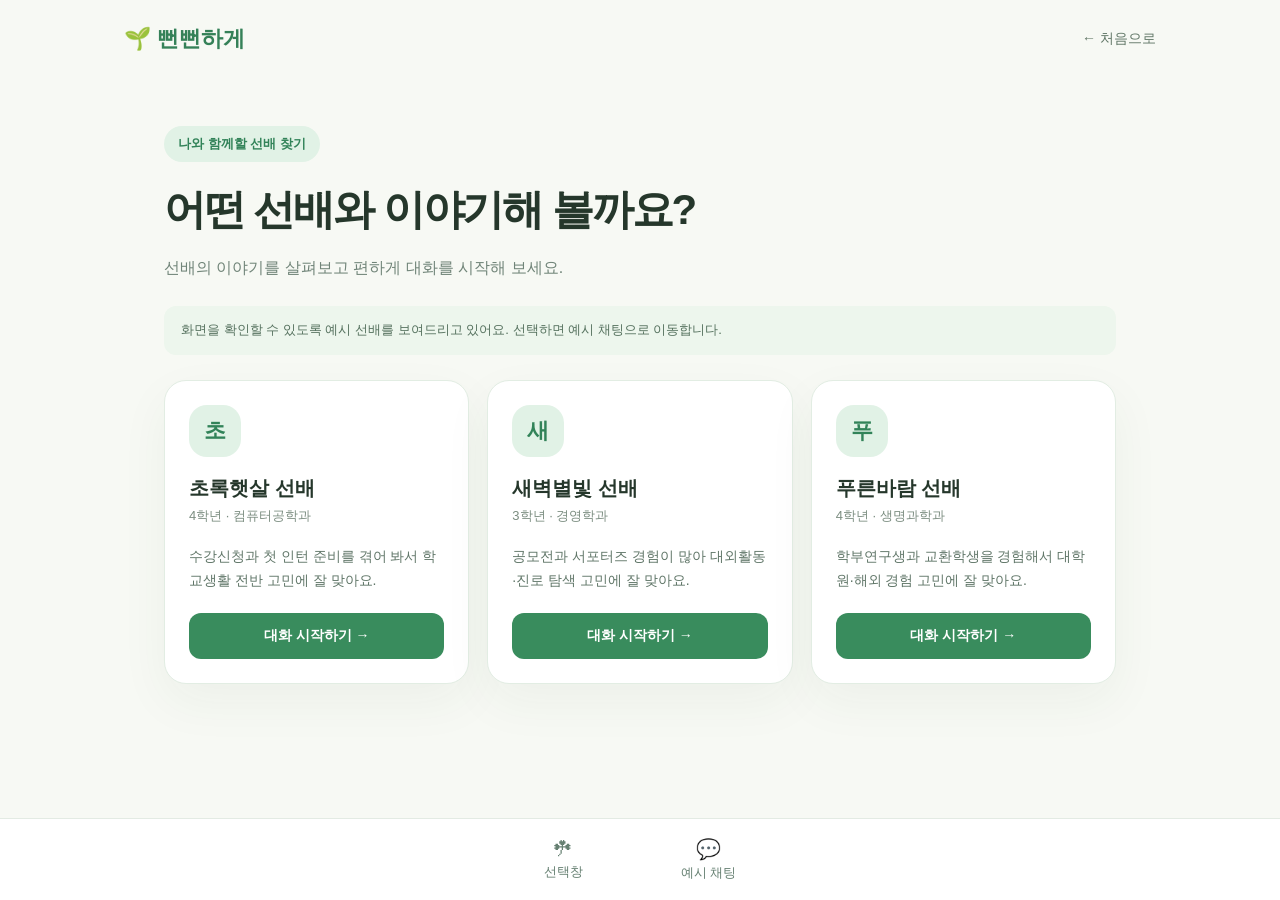
==== campus-mentor-project/frontend/choice/index.html @ 060fe9bb "선배선택업데이트" ====
<!doctype html>
<html lang="ko">
<head>
<meta charset="utf-8"><meta name="viewport" content="width=device-width,initial-scale=1"><title>선배 선택 | 뻔뻔하게</title>
<style>
*{box-sizing:border-box}body{margin:0;background:#f7f9f4;color:#25372b;font-family:Pretendard,'Malgun Gothic',sans-serif}header{max-width:1080px;margin:auto;padding:24px;display:flex;justify-content:space-between;align-items:center}.logo{font-size:22px;font-weight:900;color:#358158;text-decoration:none}.home{color:#617767;text-decoration:none;font-size:14px}main{max-width:1000px;margin:48px auto 120px;padding:0 24px}.badge{display:inline-block;background:#e1f2e6;color:#328359;padding:9px 14px;border-radius:30px;font-weight:700;font-size:13px}h1{font-size:clamp(30px,4vw,42px);letter-spacing:-.05em;margin:20px 0 10px}.intro{line-height:1.7;color:#718579}.notice{background:#edf6ed;color:#55715e;padding:14px 17px;border-radius:12px;font-size:13px;line-height:1.6;margin:25px 0}.grid{display:grid;grid-template-columns:repeat(3,1fr);gap:18px}.card{background:#fff;border:1px solid #e2ede3;border-radius:22px;padding:24px;box-shadow:0 18px 50px #274e300d;display:flex;flex-direction:column}.avatar{width:52px;height:52px;border-radius:18px;background:#e1f2e6;color:#328359;display:grid;place-items:center;font-size:22px;font-weight:700}.card h2{font-size:20px;margin:18px 0 5px}.meta{color:#7b8d80;font-size:13px;margin:0}.reason{line-height:1.7;color:#607668;font-size:14px;flex:1;margin:20px 0}.button{display:block;text-align:center;text-decoration:none;background:#398c5d;color:white;padding:14px;border-radius:12px;font-size:14px;font-weight:700}.button:hover{background:#2d754d}.nav{position:fixed;bottom:0;left:0;right:0;background:#fff;border-top:1px solid #e3ebe3;display:flex;justify-content:center;gap:8px;padding:10px 20px calc(10px + env(safe-area-inset-bottom))}.nav a{color:#668072;text-decoration:none;text-align:center;padding:8px 45px;border-radius:12px;font-size:13px}.nav span{display:block;font-size:20px;margin-bottom:3px}@media(max-width:760px){main{margin:25px auto 110px}.grid{grid-template-columns:1fr}.nav a{padding:8px 35px}}
</style></head><body>
<header><a class="logo" href="../main.html">🌱 뻔뻔하게</a><a class="home" href="../main.html">← 처음으로</a></header>
<main><span class="badge">나와 함께할 선배 찾기</span><h1>어떤 선배와 이야기해 볼까요?</h1><p class="intro">선배의 이야기를 살펴보고 편하게 대화를 시작해 보세요.</p><p class="notice">화면을 확인할 수 있도록 예시 선배를 보여드리고 있어요. 선택하면 예시 채팅으로 이동합니다.</p><div class="grid" id="mentors"></div></main>
<nav class="nav" aria-label="하단 메뉴"><a href="./index.html"><span>☘</span>선택창</a><a href="../chat/index.html?role=junior&amp;mentor=1"><span>💬</span>예시 채팅</a></nav>
<script src="../chat/mock-data.js"></script>
<script>
const list=document.querySelector('#mentors');
MOCK_MENTORS.forEach((mentor,index)=>{const card=document.createElement('article');card.className='card';const avatar=document.createElement('div');avatar.className='avatar';avatar.setAttribute('aria-hidden','true');avatar.textContent=mentor.name.charAt(0);const name=document.createElement('h2');name.textContent=mentor.name+' 선배';const meta=document.createElement('p');meta.className='meta';meta.textContent=mentor.grade+' · '+mentor.major;const reason=document.createElement('p');reason.className='reason';reason.textContent=mentor.reason;const link=document.createElement('a');link.className='button';link.href='../chat/index.html?role=junior&mentor='+(index+1);link.textContent='대화 시작하기 →';card.append(avatar,name,meta,reason,link);list.appendChild(card)});
</script></body></html>
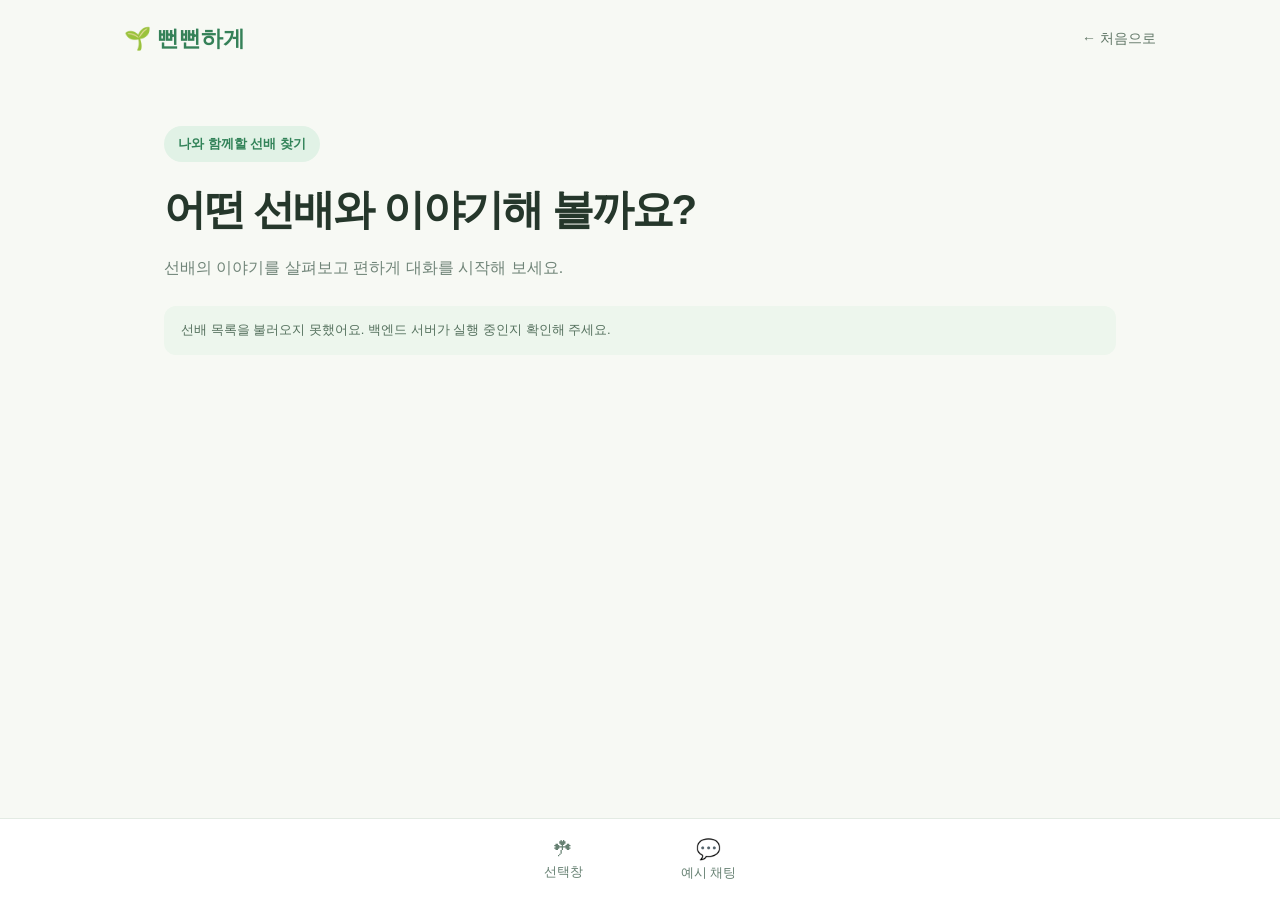
==== commit dbe78053: "수정" ====
--- a/campus-mentor-project/frontend/choice/index.html
+++ b/campus-mentor-project/frontend/choice/index.html
@@ -1,4 +1,4 @@
-<!doctype html>
+﻿<!doctype html>
 <html lang="ko">
 <head>
 <meta charset="utf-8"><meta name="viewport" content="width=device-width,initial-scale=1"><title>선배 선택 | 뻔뻔하게</title>
@@ -6,10 +6,13 @@
 *{box-sizing:border-box}body{margin:0;background:#f7f9f4;color:#25372b;font-family:Pretendard,'Malgun Gothic',sans-serif}header{max-width:1080px;margin:auto;padding:24px;display:flex;justify-content:space-between;align-items:center}.logo{font-size:22px;font-weight:900;color:#358158;text-decoration:none}.home{color:#617767;text-decoration:none;font-size:14px}main{max-width:1000px;margin:48px auto 120px;padding:0 24px}.badge{display:inline-block;background:#e1f2e6;color:#328359;padding:9px 14px;border-radius:30px;font-weight:700;font-size:13px}h1{font-size:clamp(30px,4vw,42px);letter-spacing:-.05em;margin:20px 0 10px}.intro{line-height:1.7;color:#718579}.notice{background:#edf6ed;color:#55715e;padding:14px 17px;border-radius:12px;font-size:13px;line-height:1.6;margin:25px 0}.grid{display:grid;grid-template-columns:repeat(3,1fr);gap:18px}.card{background:#fff;border:1px solid #e2ede3;border-radius:22px;padding:24px;box-shadow:0 18px 50px #274e300d;display:flex;flex-direction:column}.avatar{width:52px;height:52px;border-radius:18px;background:#e1f2e6;color:#328359;display:grid;place-items:center;font-size:22px;font-weight:700}.card h2{font-size:20px;margin:18px 0 5px}.meta{color:#7b8d80;font-size:13px;margin:0}.reason{line-height:1.7;color:#607668;font-size:14px;flex:1;margin:20px 0}.button{display:block;text-align:center;text-decoration:none;background:#398c5d;color:white;padding:14px;border-radius:12px;font-size:14px;font-weight:700}.button:hover{background:#2d754d}.nav{position:fixed;bottom:0;left:0;right:0;background:#fff;border-top:1px solid #e3ebe3;display:flex;justify-content:center;gap:8px;padding:10px 20px calc(10px + env(safe-area-inset-bottom))}.nav a{color:#668072;text-decoration:none;text-align:center;padding:8px 45px;border-radius:12px;font-size:13px}.nav span{display:block;font-size:20px;margin-bottom:3px}@media(max-width:760px){main{margin:25px auto 110px}.grid{grid-template-columns:1fr}.nav a{padding:8px 35px}}
 </style></head><body>
 <header><a class="logo" href="../main.html">🌱 뻔뻔하게</a><a class="home" href="../main.html">← 처음으로</a></header>
-<main><span class="badge">나와 함께할 선배 찾기</span><h1>어떤 선배와 이야기해 볼까요?</h1><p class="intro">선배의 이야기를 살펴보고 편하게 대화를 시작해 보세요.</p><p class="notice">화면을 확인할 수 있도록 예시 선배를 보여드리고 있어요. 선택하면 예시 채팅으로 이동합니다.</p><div class="grid" id="mentors"></div></main>
+<main><span class="badge">나와 함께할 선배 찾기</span><h1>어떤 선배와 이야기해 볼까요?</h1><p class="intro">선배의 이야기를 살펴보고 편하게 대화를 시작해 보세요.</p><p class="notice" id="notice">백엔드에서 선배 목록을 불러오는 중입니다.</p><div class="grid" id="mentors"></div></main>
 <nav class="nav" aria-label="하단 메뉴"><a href="./index.html"><span>☘</span>선택창</a><a href="../chat/index.html?role=junior&amp;mentor=1"><span>💬</span>예시 채팅</a></nav>
-<script src="../chat/mock-data.js"></script>
 <script>
 const list=document.querySelector('#mentors');
-MOCK_MENTORS.forEach((mentor,index)=>{const card=document.createElement('article');card.className='card';const avatar=document.createElement('div');avatar.className='avatar';avatar.setAttribute('aria-hidden','true');avatar.textContent=mentor.name.charAt(0);const name=document.createElement('h2');name.textContent=mentor.name+' 선배';const meta=document.createElement('p');meta.className='meta';meta.textContent=mentor.grade+' · '+mentor.major;const reason=document.createElement('p');reason.className='reason';reason.textContent=mentor.reason;const link=document.createElement('a');link.className='button';link.href='../chat/index.html?role=junior&mentor='+(index+1);link.textContent='대화 시작하기 →';card.append(avatar,name,meta,reason,link);list.appendChild(card)});
+const notice=document.querySelector('#notice');
+fetch('/api/mentors').then(response=>{if(!response.ok) throw new Error();return response.json()}).then(mentors=>{
+  notice.textContent='선배의 이야기를 살펴보고 편하게 대화를 시작해 보세요.';
+  mentors.forEach(mentor=>{const card=document.createElement('article');card.className='card';const avatar=document.createElement('div');avatar.className='avatar';avatar.setAttribute('aria-hidden','true');avatar.textContent=(mentor.display_name||'?').charAt(0);const name=document.createElement('h2');name.textContent=(mentor.display_name||mentor.mentor_id)+' 선배';const meta=document.createElement('p');meta.className='meta';meta.textContent=mentor.major;const reason=document.createElement('p');reason.className='reason';reason.textContent=mentor.bio||mentor.help_topics.join(' · ');const link=document.createElement('a');link.className='button';link.href='../chat/index.html?role=junior&mentor='+encodeURIComponent(mentor.mentor_id);link.textContent='대화 시작하기 →';card.append(avatar,name,meta,reason,link);list.appendChild(card)});
+}).catch(()=>{notice.textContent='선배 목록을 불러오지 못했어요. 백엔드 서버가 실행 중인지 확인해 주세요.'});
 </script></body></html>
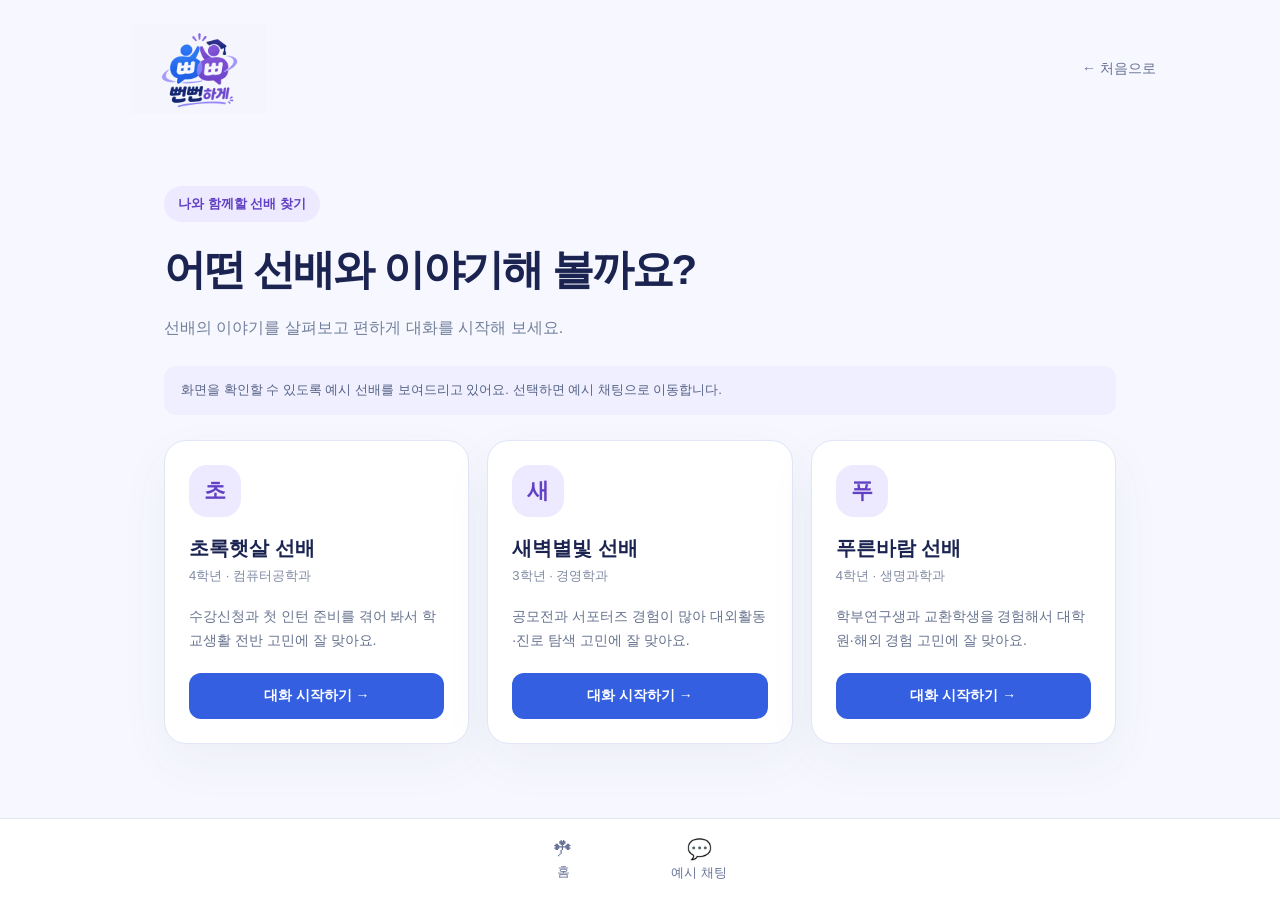
==== commit ff3078b3: "front/design, univ name search" ====
--- a/campus-mentor-project/frontend/choice/index.html
+++ b/campus-mentor-project/frontend/choice/index.html
@@ -1,18 +1,17 @@
-﻿<!doctype html>
+<!doctype html>
 <html lang="ko">
 <head>
 <meta charset="utf-8"><meta name="viewport" content="width=device-width,initial-scale=1"><title>선배 선택 | 뻔뻔하게</title>
 <style>
-*{box-sizing:border-box}body{margin:0;background:#f7f9f4;color:#25372b;font-family:Pretendard,'Malgun Gothic',sans-serif}header{max-width:1080px;margin:auto;padding:24px;display:flex;justify-content:space-between;align-items:center}.logo{font-size:22px;font-weight:900;color:#358158;text-decoration:none}.home{color:#617767;text-decoration:none;font-size:14px}main{max-width:1000px;margin:48px auto 120px;padding:0 24px}.badge{display:inline-block;background:#e1f2e6;color:#328359;padding:9px 14px;border-radius:30px;font-weight:700;font-size:13px}h1{font-size:clamp(30px,4vw,42px);letter-spacing:-.05em;margin:20px 0 10px}.intro{line-height:1.7;color:#718579}.notice{background:#edf6ed;color:#55715e;padding:14px 17px;border-radius:12px;font-size:13px;line-height:1.6;margin:25px 0}.grid{display:grid;grid-template-columns:repeat(3,1fr);gap:18px}.card{background:#fff;border:1px solid #e2ede3;border-radius:22px;padding:24px;box-shadow:0 18px 50px #274e300d;display:flex;flex-direction:column}.avatar{width:52px;height:52px;border-radius:18px;background:#e1f2e6;color:#328359;display:grid;place-items:center;font-size:22px;font-weight:700}.card h2{font-size:20px;margin:18px 0 5px}.meta{color:#7b8d80;font-size:13px;margin:0}.reason{line-height:1.7;color:#607668;font-size:14px;flex:1;margin:20px 0}.button{display:block;text-align:center;text-decoration:none;background:#398c5d;color:white;padding:14px;border-radius:12px;font-size:14px;font-weight:700}.button:hover{background:#2d754d}.nav{position:fixed;bottom:0;left:0;right:0;background:#fff;border-top:1px solid #e3ebe3;display:flex;justify-content:center;gap:8px;padding:10px 20px calc(10px + env(safe-area-inset-bottom))}.nav a{color:#668072;text-decoration:none;text-align:center;padding:8px 45px;border-radius:12px;font-size:13px}.nav span{display:block;font-size:20px;margin-bottom:3px}@media(max-width:760px){main{margin:25px auto 110px}.grid{grid-template-columns:1fr}.nav a{padding:8px 35px}}
+*{box-sizing:border-box}body{margin:0;background:#f7f8ff;color:#1b2451;font-family:Pretendard,'Malgun Gothic',sans-serif}header{max-width:1080px;margin:auto;padding:24px;display:flex;justify-content:space-between;align-items:center}.logo{font-size:22px;font-weight:900;color:#283c91;text-decoration:none}.home{color:#647092;text-decoration:none;font-size:14px}main{max-width:1000px;margin:48px auto 120px;padding:0 24px}.badge{display:inline-block;background:#edeaff;color:#6140c4;padding:9px 14px;border-radius:30px;font-weight:700;font-size:13px}h1{font-size:clamp(30px,4vw,42px);letter-spacing:-.05em;margin:20px 0 10px}.intro{line-height:1.7;color:#72809b}.notice{background:#f0efff;color:#546286;padding:14px 17px;border-radius:12px;font-size:13px;line-height:1.6;margin:25px 0}.grid{display:grid;grid-template-columns:repeat(3,1fr);gap:18px}.card{background:#fff;border:1px solid #e1e5f5;border-radius:22px;padding:24px;box-shadow:0 18px 50px #30346b0d;display:flex;flex-direction:column}.avatar{width:52px;height:52px;border-radius:18px;background:#edeaff;color:#6140c4;display:grid;place-items:center;font-size:22px;font-weight:700}.card h2{font-size:20px;margin:18px 0 5px}.meta{color:#7f8aa3;font-size:13px;margin:0}.reason{line-height:1.7;color:#66728f;font-size:14px;flex:1;margin:20px 0}.button{display:block;text-align:center;text-decoration:none;background:#345fe0;color:white;padding:14px;border-radius:12px;font-size:14px;font-weight:700}.button:hover{background:#254bc1}.nav{position:fixed;bottom:0;left:0;right:0;background:#fff;border-top:1px solid #e2e5f3;display:flex;justify-content:center;gap:8px;padding:10px 20px calc(10px + env(safe-area-inset-bottom))}.nav a{color:#687398;text-decoration:none;text-align:center;padding:8px 45px;border-radius:12px;font-size:13px}.nav span{display:block;font-size:20px;margin-bottom:3px}@media(max-width:760px){main{margin:25px auto 110px}.grid{grid-template-columns:1fr}.nav a{padding:8px 35px}}
+
+.logo{display:inline-flex;align-items:center;line-height:0}.logo img{display:block;width:150px;height:90px;object-fit:contain;mix-blend-mode:multiply}@media(max-width:760px){.logo img{width:120px;height:72px}}
 </style></head><body>
-<header><a class="logo" href="../main.html">🌱 뻔뻔하게</a><a class="home" href="../main.html">← 처음으로</a></header>
-<main><span class="badge">나와 함께할 선배 찾기</span><h1>어떤 선배와 이야기해 볼까요?</h1><p class="intro">선배의 이야기를 살펴보고 편하게 대화를 시작해 보세요.</p><p class="notice" id="notice">백엔드에서 선배 목록을 불러오는 중입니다.</p><div class="grid" id="mentors"></div></main>
-<nav class="nav" aria-label="하단 메뉴"><a href="./index.html"><span>☘</span>선택창</a><a href="../chat/index.html?role=junior&amp;mentor=1"><span>💬</span>예시 채팅</a></nav>
+<header><a class="logo" href="../main.html"><img src="../assets/brand-logo.png" alt="뻔뻔하게 홈"></a><a class="home" href="../main.html">← 처음으로</a></header>
+<main><span class="badge">나와 함께할 선배 찾기</span><h1>어떤 선배와 이야기해 볼까요?</h1><p class="intro">선배의 이야기를 살펴보고 편하게 대화를 시작해 보세요.</p><p class="notice">화면을 확인할 수 있도록 예시 선배를 보여드리고 있어요. 선택하면 예시 채팅으로 이동합니다.</p><div class="grid" id="mentors"></div></main>
+<nav class="nav" aria-label="하단 메뉴"><a href="../main.html"><span>☘</span>홈</a><a href="../chat/index.html?role=junior&amp;mentor=1"><span>💬</span>예시 채팅</a></nav>
+<script src="../chat/mock-data.js"></script>
 <script>
 const list=document.querySelector('#mentors');
-const notice=document.querySelector('#notice');
-fetch('/api/mentors').then(response=>{if(!response.ok) throw new Error();return response.json()}).then(mentors=>{
-  notice.textContent='선배의 이야기를 살펴보고 편하게 대화를 시작해 보세요.';
-  mentors.forEach(mentor=>{const card=document.createElement('article');card.className='card';const avatar=document.createElement('div');avatar.className='avatar';avatar.setAttribute('aria-hidden','true');avatar.textContent=(mentor.display_name||'?').charAt(0);const name=document.createElement('h2');name.textContent=(mentor.display_name||mentor.mentor_id)+' 선배';const meta=document.createElement('p');meta.className='meta';meta.textContent=mentor.major;const reason=document.createElement('p');reason.className='reason';reason.textContent=mentor.bio||mentor.help_topics.join(' · ');const link=document.createElement('a');link.className='button';link.href='../chat/index.html?role=junior&mentor='+encodeURIComponent(mentor.mentor_id);link.textContent='대화 시작하기 →';card.append(avatar,name,meta,reason,link);list.appendChild(card)});
-}).catch(()=>{notice.textContent='선배 목록을 불러오지 못했어요. 백엔드 서버가 실행 중인지 확인해 주세요.'});
+MOCK_MENTORS.forEach((mentor,index)=>{const card=document.createElement('article');card.className='card';const avatar=document.createElement('div');avatar.className='avatar';avatar.setAttribute('aria-hidden','true');avatar.textContent=mentor.name.charAt(0);const name=document.createElement('h2');name.textContent=mentor.name+' 선배';const meta=document.createElement('p');meta.className='meta';meta.textContent=mentor.grade+' · '+mentor.major;const reason=document.createElement('p');reason.className='reason';reason.textContent=mentor.reason;const link=document.createElement('a');link.className='button';link.href='../chat/index.html?role=junior&mentor='+(index+1);link.textContent='대화 시작하기 →';card.append(avatar,name,meta,reason,link);list.appendChild(card)});
 </script></body></html>
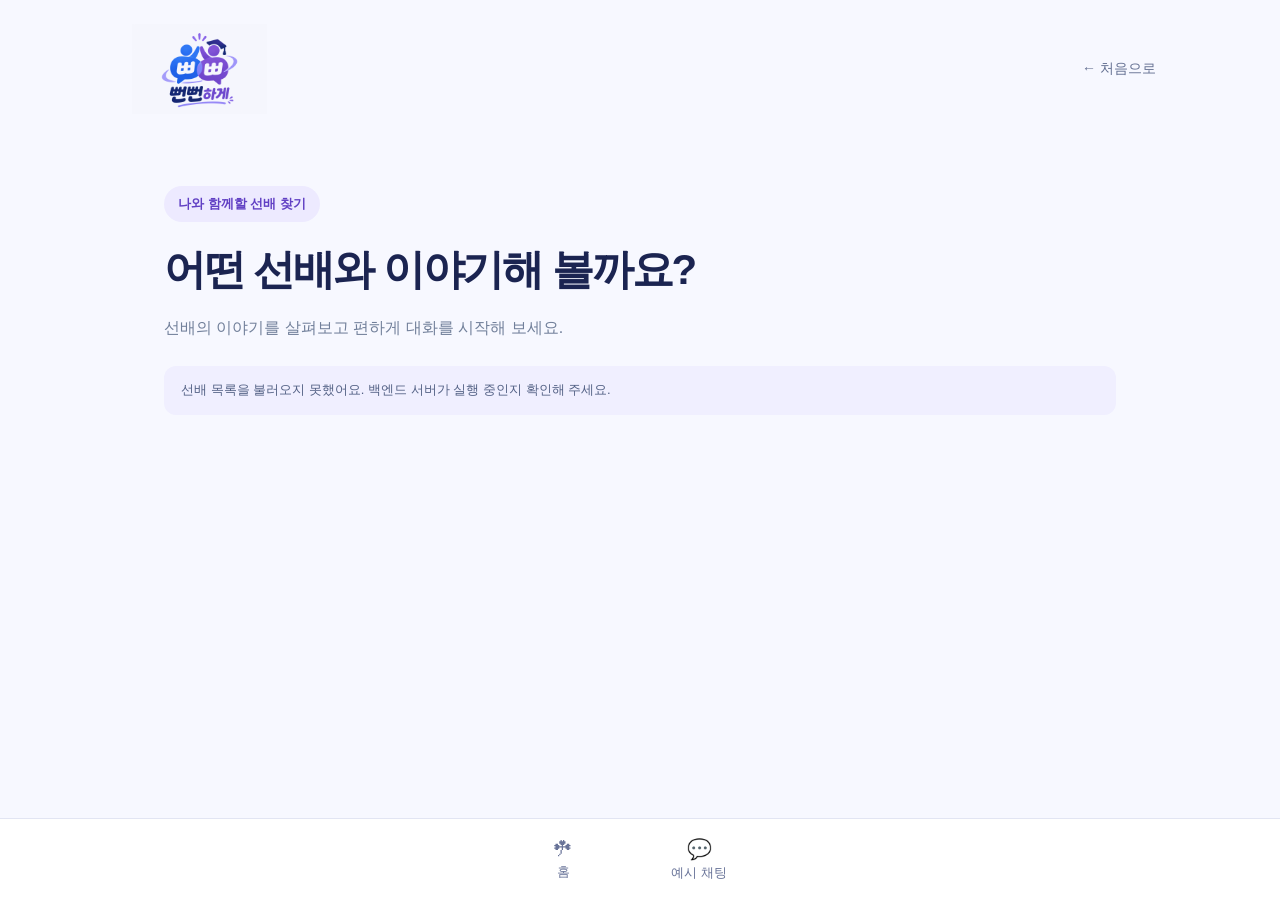
==== commit e7669ed5: "Merge branch 'main' into AI/extraction" ====
--- a/campus-mentor-project/frontend/choice/index.html
+++ b/campus-mentor-project/frontend/choice/index.html
@@ -1,4 +1,4 @@
-<!doctype html>
+﻿<!doctype html>
 <html lang="ko">
 <head>
 <meta charset="utf-8"><meta name="viewport" content="width=device-width,initial-scale=1"><title>선배 선택 | 뻔뻔하게</title>
@@ -7,11 +7,30 @@
 
 .logo{display:inline-flex;align-items:center;line-height:0}.logo img{display:block;width:150px;height:90px;object-fit:contain;mix-blend-mode:multiply}@media(max-width:760px){.logo img{width:120px;height:72px}}
 </style></head><body>
-<header><a class="logo" href="../main.html"><img src="../assets/brand-logo.png" alt="뻔뻔하게 홈"></a><a class="home" href="../main.html">← 처음으로</a></header>
-<main><span class="badge">나와 함께할 선배 찾기</span><h1>어떤 선배와 이야기해 볼까요?</h1><p class="intro">선배의 이야기를 살펴보고 편하게 대화를 시작해 보세요.</p><p class="notice">화면을 확인할 수 있도록 예시 선배를 보여드리고 있어요. 선택하면 예시 채팅으로 이동합니다.</p><div class="grid" id="mentors"></div></main>
-<nav class="nav" aria-label="하단 메뉴"><a href="../main.html"><span>☘</span>홈</a><a href="../chat/index.html?role=junior&amp;mentor=1"><span>💬</span>예시 채팅</a></nav>
-<script src="../chat/mock-data.js"></script>
+<header>
+  <a class="logo" href="../main.html">
+    <img src="../assets/brand-logo.png" alt="뻔뻔하게 홈">
+  </a>
+  <a class="home" href="../main.html">← 처음으로</a>
+</header>
+
+<main>
+  <span class="badge">나와 함께할 선배 찾기</span>
+  <h1>어떤 선배와 이야기해 볼까요?</h1>
+  <p class="intro">선배의 이야기를 살펴보고 편하게 대화를 시작해 보세요.</p>
+  <p class="notice" id="notice">백엔드에서 선배 목록을 불러오는 중입니다.</p>
+  <div class="grid" id="mentors"></div>
+</main>
+
+<nav class="nav" aria-label="하단 메뉴">
+  <a href="../main.html"><span>☘</span>홈</a>
+  <a href="../chat/index.html?role=junior&amp;mentor=1"><span>💬</span>예시 채팅</a>
+</nav>
 <script>
 const list=document.querySelector('#mentors');
-MOCK_MENTORS.forEach((mentor,index)=>{const card=document.createElement('article');card.className='card';const avatar=document.createElement('div');avatar.className='avatar';avatar.setAttribute('aria-hidden','true');avatar.textContent=mentor.name.charAt(0);const name=document.createElement('h2');name.textContent=mentor.name+' 선배';const meta=document.createElement('p');meta.className='meta';meta.textContent=mentor.grade+' · '+mentor.major;const reason=document.createElement('p');reason.className='reason';reason.textContent=mentor.reason;const link=document.createElement('a');link.className='button';link.href='../chat/index.html?role=junior&mentor='+(index+1);link.textContent='대화 시작하기 →';card.append(avatar,name,meta,reason,link);list.appendChild(card)});
+const notice=document.querySelector('#notice');
+fetch('/api/mentors').then(response=>{if(!response.ok) throw new Error();return response.json()}).then(mentors=>{
+  notice.textContent='선배의 이야기를 살펴보고 편하게 대화를 시작해 보세요.';
+  mentors.forEach(mentor=>{const card=document.createElement('article');card.className='card';const avatar=document.createElement('div');avatar.className='avatar';avatar.setAttribute('aria-hidden','true');avatar.textContent=(mentor.display_name||'?').charAt(0);const name=document.createElement('h2');name.textContent=(mentor.display_name||mentor.mentor_id)+' 선배';const meta=document.createElement('p');meta.className='meta';meta.textContent=mentor.major;const reason=document.createElement('p');reason.className='reason';reason.textContent=mentor.bio||mentor.help_topics.join(' · ');const link=document.createElement('a');link.className='button';link.href='../chat/index.html?role=junior&mentor='+encodeURIComponent(mentor.mentor_id);link.textContent='대화 시작하기 →';card.append(avatar,name,meta,reason,link);list.appendChild(card)});
+}).catch(()=>{notice.textContent='선배 목록을 불러오지 못했어요. 백엔드 서버가 실행 중인지 확인해 주세요.'});
 </script></body></html>
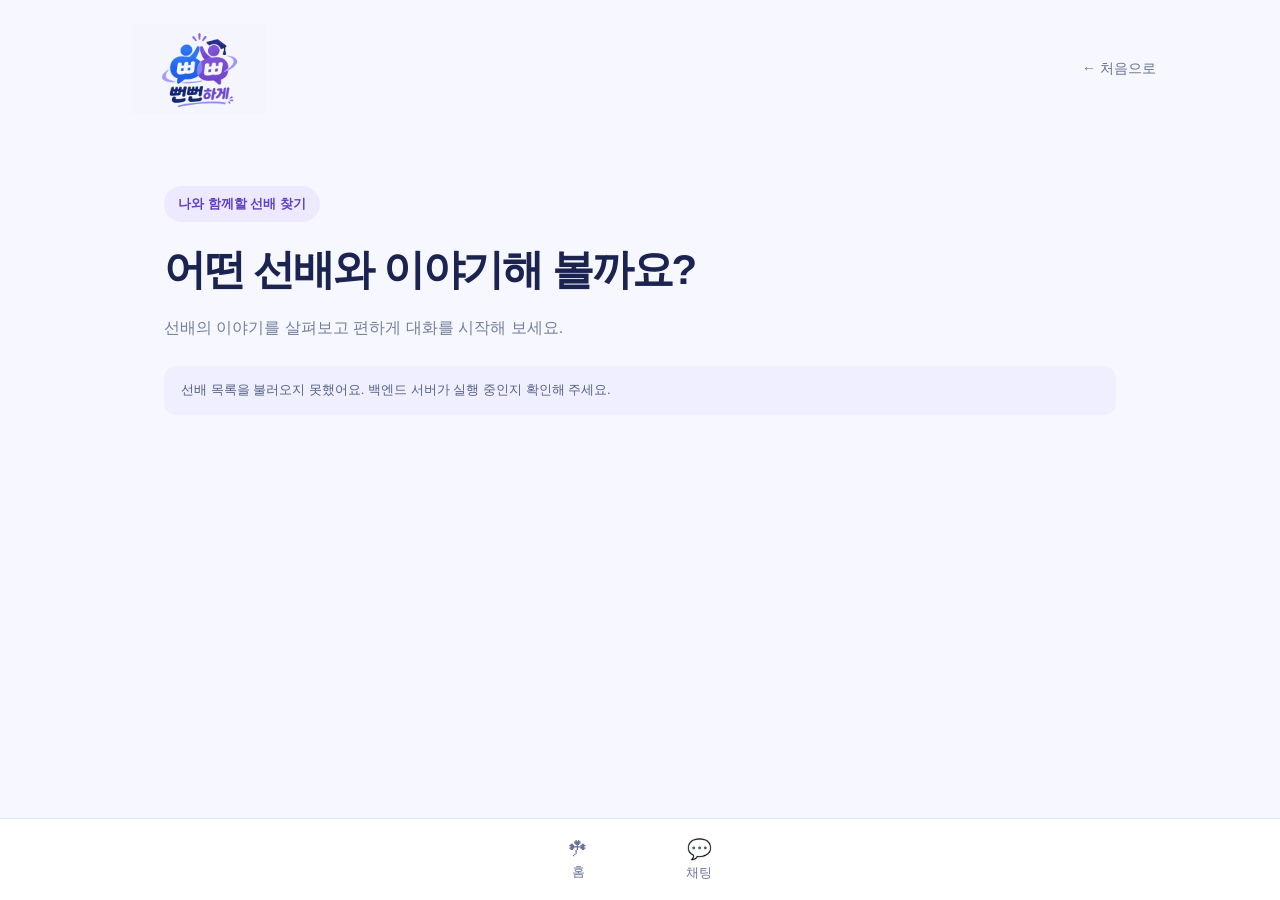
==== commit fe8c3751: "선배창 수정" ====
--- a/campus-mentor-project/frontend/choice/index.html
+++ b/campus-mentor-project/frontend/choice/index.html
@@ -1,4 +1,4 @@
-﻿<!doctype html>
+<!doctype html>
 <html lang="ko">
 <head>
 <meta charset="utf-8"><meta name="viewport" content="width=device-width,initial-scale=1"><title>선배 선택 | 뻔뻔하게</title>
@@ -24,13 +24,16 @@
 
 <nav class="nav" aria-label="하단 메뉴">
   <a href="../main.html"><span>☘</span>홈</a>
-  <a href="../chat/index.html?role=junior&amp;mentor=1"><span>💬</span>예시 채팅</a>
+  <a href="#" id="open-chat"><span>💬</span>채팅</a>
 </nav>
 <script>
 const list=document.querySelector('#mentors');
 const notice=document.querySelector('#notice');
+const chatLink=document.querySelector('#open-chat');
+const chatUrl=id=>'../chat/index.html?role=junior&mentor='+encodeURIComponent(id);
+chatLink.onclick=event=>{event.preventDefault();let id='';try{id=sessionStorage.getItem('ppunppun-selected-mentor')||''}catch(e){}if(id){location.href=chatUrl(id)}else{notice.textContent='먼저 대화하고 싶은 선배의 대화 시작하기를 눌러 주세요.';notice.scrollIntoView({behavior:'smooth',block:'center'})}};
 fetch('/api/mentors').then(response=>{if(!response.ok) throw new Error();return response.json()}).then(mentors=>{
   notice.textContent='선배의 이야기를 살펴보고 편하게 대화를 시작해 보세요.';
-  mentors.forEach(mentor=>{const card=document.createElement('article');card.className='card';const avatar=document.createElement('div');avatar.className='avatar';avatar.setAttribute('aria-hidden','true');avatar.textContent=(mentor.display_name||'?').charAt(0);const name=document.createElement('h2');name.textContent=(mentor.display_name||mentor.mentor_id)+' 선배';const meta=document.createElement('p');meta.className='meta';meta.textContent=mentor.major;const reason=document.createElement('p');reason.className='reason';reason.textContent=mentor.bio||mentor.help_topics.join(' · ');const link=document.createElement('a');link.className='button';link.href='../chat/index.html?role=junior&mentor='+encodeURIComponent(mentor.mentor_id);link.textContent='대화 시작하기 →';card.append(avatar,name,meta,reason,link);list.appendChild(card)});
+  mentors.forEach(mentor=>{const card=document.createElement('article');card.className='card';const avatar=document.createElement('div');avatar.className='avatar';avatar.setAttribute('aria-hidden','true');avatar.textContent=(mentor.display_name||'?').charAt(0);const name=document.createElement('h2');name.textContent=(mentor.display_name||mentor.mentor_id)+' 선배';const meta=document.createElement('p');meta.className='meta';meta.textContent=mentor.major;const reason=document.createElement('p');reason.className='reason';reason.textContent=mentor.bio||mentor.help_topics.join(' · ');const link=document.createElement('a');link.className='button';link.href=chatUrl(mentor.mentor_id);link.onclick=()=>{try{sessionStorage.setItem('ppunppun-selected-mentor',String(mentor.mentor_id))}catch(e){}};link.textContent='대화 시작하기 →';card.append(avatar,name,meta,reason,link);list.appendChild(card)});
 }).catch(()=>{notice.textContent='선배 목록을 불러오지 못했어요. 백엔드 서버가 실행 중인지 확인해 주세요.'});
 </script></body></html>
